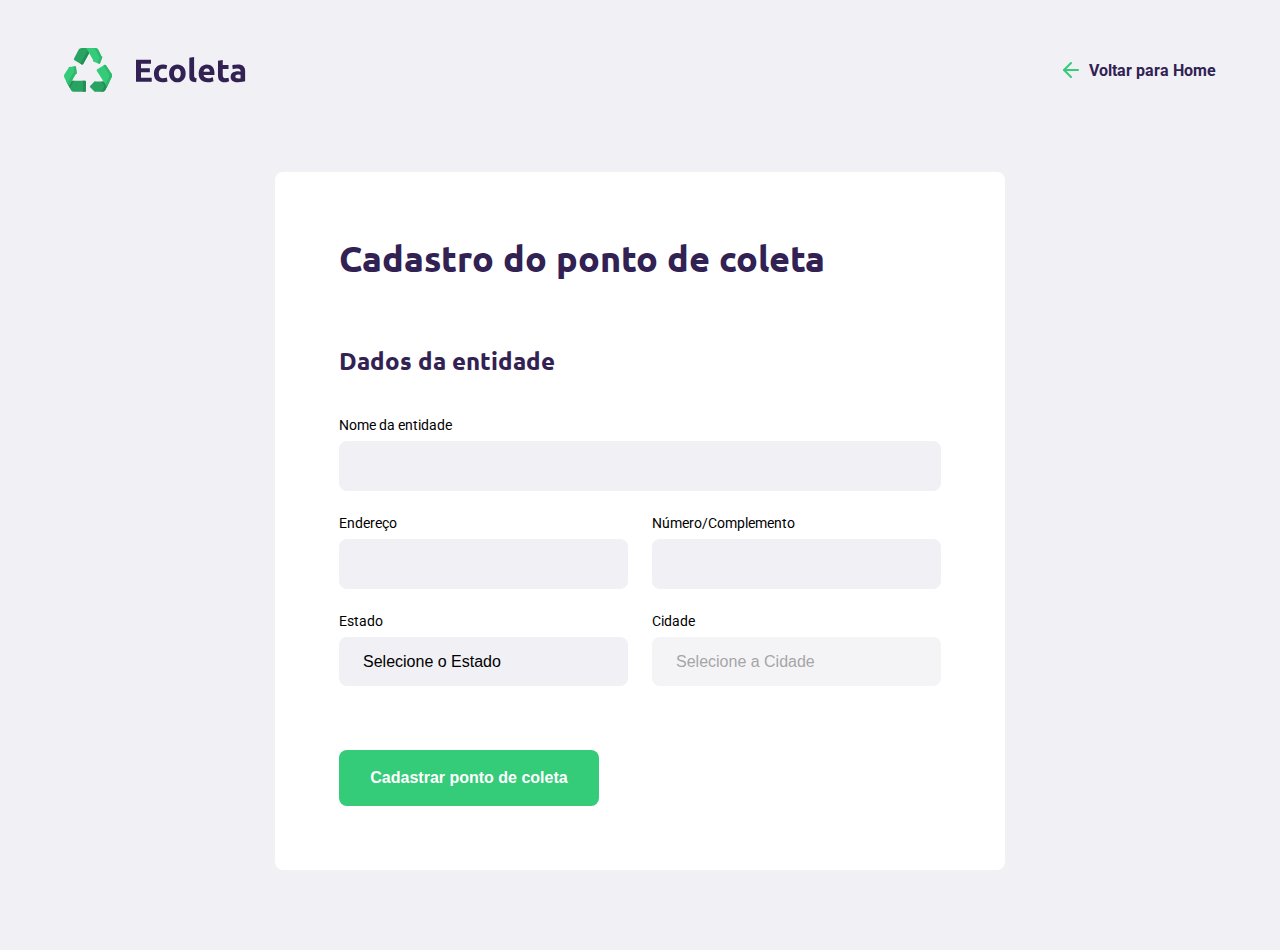
==== create-point.html @ a83518a9 "Pagina de Cadastro - Dados da entidade" ====
<!DOCTYPE html>
<html lang="pt_br">

<head>
    <meta charset="UTF-8">
    <meta name="viewport" content="width=device-width, initial-scale=1.0">

    <title>Criar um ponto de coleta</title>

    <link href="https://fonts.googleapis.com/css2?family=Roboto&family=Ubuntu:wght@700&display=swap" rel="stylesheet">

    <link rel="shortcut icon" href="assets/favicon.png" />

    <link rel="stylesheet" href="styles/main.css">
    <link rel="stylesheet" href="styles/create-point.css">
    <link rel="stylesheet" href="styles/responsive.css">



</head>

<body>
    <div id="page-create-point">

        <header>
            <img src="assets/logo.svg" alt="Logomarca">
            <a href="#">
                <span></span>
                Voltar para Home
            </a>
        </header>

        <form action="">
            <h1>Cadastro do ponto de coleta</h1>

            <fieldset>
                <legend>
                    <h2>Dados da entidade</h2>
                </legend>

                <div class="field">
                    <label for="name">Nome da entidade</label>
                    <input type="text" name="name">
                </div>

                <div class="field-group">
                    <div class="field">
                        <label for="address">Endereço</label>
                        <input type="text" name="address">
                    </div>

                    <div class="field">
                        <label for="address2">Número/Complemento</label>
                        <input type="text" name="address2">
                    </div>
                </div>

                <div class="field-group">
                    <div class="field">
                        <label for="state">Estado</label>
                        <select name="uf">
                            <option value="">Selecione o Estado</option>
                        </select>

                        <input type="hidden" name="state">
                    </div>

                    <div class="field">
                        <label for="city">Cidade</label>
                        <select name="city" disabled>
                            <option value="">Selecione a Cidade</option>
                        </select>
                    </div>
                </div>



            </fieldset>



            <button type="submit">Cadastrar ponto de coleta</button>
        </form>
    </div>

    <script src="/scripts/create-point.js"></script>
</body>

</html>
---- styles/main.css ----
:root {
    --title-color: #322153;
    --primary-color: #34cb79;
}

* {
    margin: 0;
    padding: 0;
    box-sizing: border-box;
}

html {
    font-family: Roboto, sans-serif;
}

body {
    background: #f0f0f5;
    -webkit-font-smoothing: antialiased;
}

a {
    text-decoration: none;
}

h1, h2, h3, h4, h5, h6 {
    color: var(--title-color);
    font-family: Ubuntu, sans-serif;
}
---- styles/create-point.css ----
#page-create-point {
    width: 90%;
    max-width: 1100;
    margin: 0 auto;
}

#page-create-point header {
    margin-top: 48px;

    display: flex;
    justify-content: space-between;
    align-items: center;
}

#page-create-point header a {
    color: var(--title-color);
    font-weight: bold;

    display: flex;
    align-items: center;
}

#page-create-point header a span {
    margin-right: 10px;
    background-image: url('../assets/arrow-left.svg');
    
    display: flex;
    
    width: 20px;
    height: 24px;
   
    
}

form {
    background-color: white;

    margin: 80px auto;
    padding: 64px;
    
    border-radius: 8px;

    max-width: 730px;  
}

form h1{
    font-size: 36px;

}

form fieldset{
    margin-top: 64px;
    border: 0;
}

form legend{
    margin-bottom: 40px;
}

form legend h2{
    font-size: 24px;
}

form .field{
    flex: 1;
    display: flex;
    flex-direction: column;

    margin-bottom: 24px;
}

form .field-group{
    display: flex;

}

form input,
form select{
    background-color: #f0f0f5;
    border: 0;
    padding: 16px 24px;
    font-size: 16px;
    outline: none;

    border-radius: 8px;
}

form select {
    -webkit-appearance: none;
    -moz-appearance: none;
    appearance: none;
}

form label{
    font-size: 14px;
    margin-bottom: 8px;
}

form .field-group .field + .field{
    margin-left: 24px;
}

form button{
    width: 260px;
    height: 56px;

    background-color: var(--primary-color);
    border-radius: 8px;

    color: white;
    font-weight: bold;
    font-size: 16px;

    border: 0;
    margin-top: 40px;

    transition: background-color 400ms;
}

form button:hover{
    background-color: #2fb86e;
}
---- styles/responsive.css ----
@media (max-width: 900px) {
    #page-home {
        background-position-x: 70vw;
    }
    #page-home .content {
        align-items: center;
        text-align: center;
    }
    #page-home header a {
        position: absolute;
        bottom: 48px;
        left: 50%;
        transform: translateX(-50%);
    }
    #page-home main {
        align-items: center;
    }
}

@media(min-width: 1700px){
    #page-home {
        background-position-x: 40vw;
}
}
@media (max-height: 760px){
    #page-home {
        background-position-y: 200px;
}
}
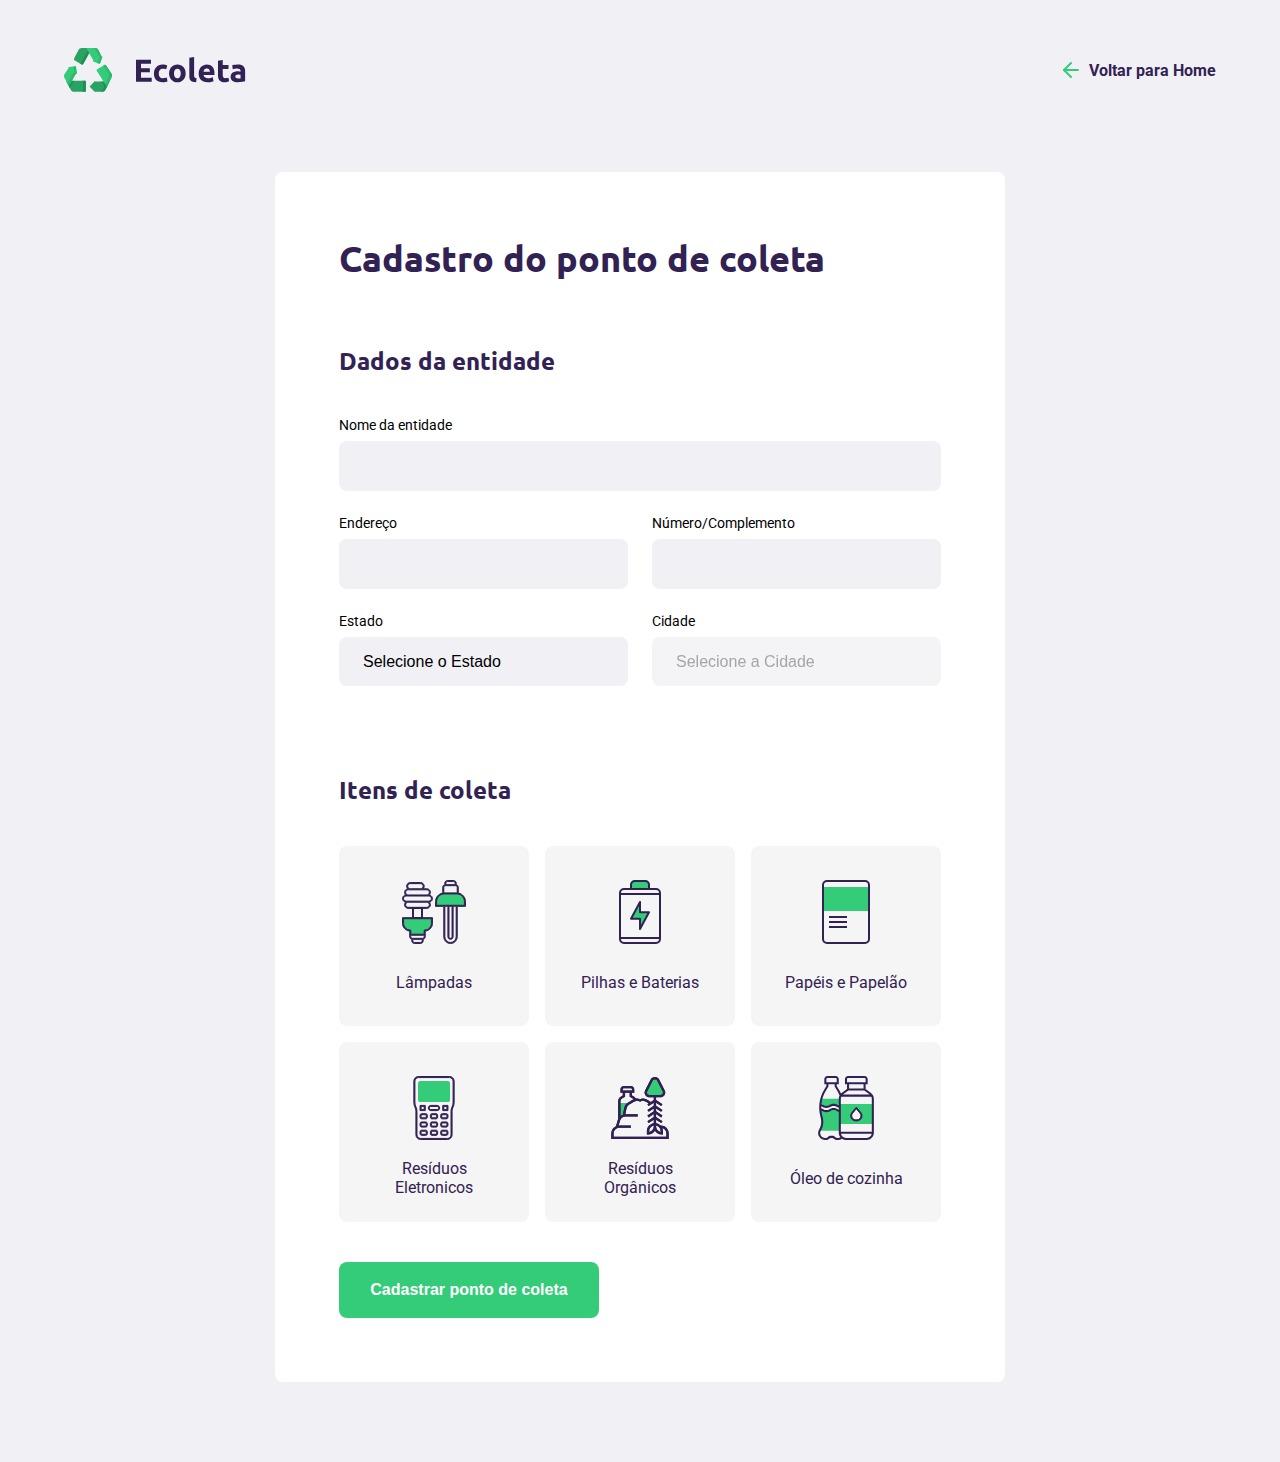
==== commit c69d322a: "Itens de coleta e Pagina de Pesquisa" ====
--- a/create-point.html
+++ b/create-point.html
@@ -24,7 +24,7 @@
 
         <header>
             <img src="assets/logo.svg" alt="Logomarca">
-            <a href="#">
+            <a href="/index.html">
                 <span></span>
                 Voltar para Home
             </a>
@@ -40,25 +40,25 @@
 
                 <div class="field">
                     <label for="name">Nome da entidade</label>
-                    <input type="text" name="name">
+                    <input type="text" name="name" required>
                 </div>
 
                 <div class="field-group">
                     <div class="field">
                         <label for="address">Endereço</label>
-                        <input type="text" name="address">
+                        <input type="text" name="address" required>
                     </div>
 
                     <div class="field">
                         <label for="address2">Número/Complemento</label>
-                        <input type="text" name="address2">
+                        <input type="text" name="address2" required>
                     </div>
                 </div>
 
                 <div class="field-group">
                     <div class="field">
                         <label for="state">Estado</label>
-                        <select name="uf">
+                        <select name="uf" required>
                             <option value="">Selecione o Estado</option>
                         </select>
 
@@ -67,7 +67,7 @@
 
                     <div class="field">
                         <label for="city">Cidade</label>
-                        <select name="city" disabled>
+                        <select name="city" disabled required>
                             <option value="">Selecione a Cidade</option>
                         </select>
                     </div>
@@ -77,6 +77,58 @@
 
             </fieldset>
 
+            <fieldset>
+                <legend>
+                    <h2>Itens de coleta</h2>
+                </legend>
+
+                <div class="items-grid">
+                    <li data-id="1">
+                        <img src="/assets/lampadas.svg" alt="Lâmpadas">
+                        <span>
+                            Lâmpadas
+                        </span>
+                    </li>
+
+                    <li data-id="2">
+                        <img src="/assets/baterias.svg" alt="Pilhas e Baterias">
+                        <span>
+                            Pilhas e Baterias
+                        </span>
+                    </li>
+
+                    <li data-id="3">
+                        <img src="/assets/papeis-papelao.svg" alt="Papéis e Papelão">
+                        <span>
+                            Papéis e Papelão
+                        </span>
+                    </li>
+
+                    <li data-id="4">
+                        <img src="/assets/eletronicos.svg" alt="Resíduos Eletronicos">
+                        <span>
+                            Resíduos Eletronicos
+                        </span>
+                    </li>
+
+                    <li data-id="5">
+                        <img src="/assets/organicos.svg" alt="Resíduos Orgânicos">
+                        <span>
+                            Resíduos Orgânicos
+                        </span>
+                    </li>
+
+                    <li data-id="6">
+                        <img src="/assets/oleo.svg" alt="Óleo de cozinha">
+                        <span>
+                            Óleo de cozinha
+                        </span>
+                    </li>
+                </div>
+
+                <input type="hidden" name="items">
+
+            </fieldset>
 
 
             <button type="submit">Cadastrar ponto de coleta</button>
--- a/styles/main.css
+++ b/styles/main.css
@@ -25,5 +25,4 @@
 h1, h2, h3, h4, h5, h6 {
     color: var(--title-color);
     font-family: Ubuntu, sans-serif;
-}
-
+}--- a/styles/create-point.css
+++ b/styles/create-point.css
@@ -6,7 +6,6 @@
 
 #page-create-point header {
     margin-top: 48px;
-
     display: flex;
     justify-content: space-between;
     align-items: center;
@@ -15,7 +14,6 @@
 #page-create-point header a {
     color: var(--title-color);
     font-weight: bold;
-
     display: flex;
     align-items: center;
 }
@@ -23,65 +21,53 @@
 #page-create-point header a span {
     margin-right: 10px;
     background-image: url('../assets/arrow-left.svg');
-    
     display: flex;
-    
     width: 20px;
     height: 24px;
-   
-    
 }
 
 form {
     background-color: white;
-
     margin: 80px auto;
     padding: 64px;
-    
     border-radius: 8px;
-
-    max-width: 730px;  
+    max-width: 730px;
 }
 
-form h1{
+form h1 {
     font-size: 36px;
-
 }
 
-form fieldset{
+form fieldset {
     margin-top: 64px;
     border: 0;
 }
 
-form legend{
+form legend {
     margin-bottom: 40px;
 }
 
-form legend h2{
+form legend h2 {
     font-size: 24px;
 }
 
-form .field{
+form .field {
     flex: 1;
     display: flex;
     flex-direction: column;
-
     margin-bottom: 24px;
 }
 
-form .field-group{
+form .field-group {
     display: flex;
-
 }
 
-form input,
-form select{
+form input, form select {
     background-color: #f0f0f5;
     border: 0;
     padding: 16px 24px;
     font-size: 16px;
     outline: none;
-
     border-radius: 8px;
 }
 
@@ -91,32 +77,66 @@
     appearance: none;
 }
 
-form label{
+form label {
     font-size: 14px;
     margin-bottom: 8px;
 }
 
-form .field-group .field + .field{
+form .field-group .field+.field {
     margin-left: 24px;
 }
 
-form button{
+form button {
     width: 260px;
     height: 56px;
-
     background-color: var(--primary-color);
     border-radius: 8px;
-
     color: white;
     font-weight: bold;
     font-size: 16px;
-
     border: 0;
     margin-top: 40px;
-
     transition: background-color 400ms;
 }
 
-form button:hover{
+form button:hover {
     background-color: #2fb86e;
+}
+
+.items-grid {
+    display: grid;
+    grid-template-columns: 1fr 1fr 1fr;
+    gap: 16px;
+}
+
+.items-grid li {
+    background-color: #f5f5f5;
+    list-style: none;
+    border: 2px solid #f5f5f5;
+    height: 180px;
+    border-radius: 8px;
+    padding: 32px 24px 16px;
+    display: flex;
+    flex-direction: column;
+    align-items: center;
+    justify-content: space-between;
+    text-align: center;
+    cursor: pointer;
+}
+
+.items-grid li span {
+    margin-top: 12px;
+    flex: 1;
+    display: flex;
+    align-items: center;
+    color: var(--title-color);
+}
+
+.items-grid li.selected {
+    background: #e1faec;
+    border: 2px solid #34cb79;
+}
+
+.items-grid li img, .items-grid li span {
+    pointer-events: none;
 }--- a/styles/responsive.css
+++ b/styles/responsive.css
@@ -15,15 +15,20 @@
     #page-home main {
         align-items: center;
     }
+
+    #page-search-results .cards{
+        grid-template-columns: 1fr;
+    }
 }
 
-@media(min-width: 1700px){
+@media(min-width: 1700px) {
     #page-home {
         background-position-x: 40vw;
+    }
 }
-}
-@media (max-height: 760px){
+
+@media (max-height: 760px) {
     #page-home {
         background-position-y: 200px;
-}
+    }
 }